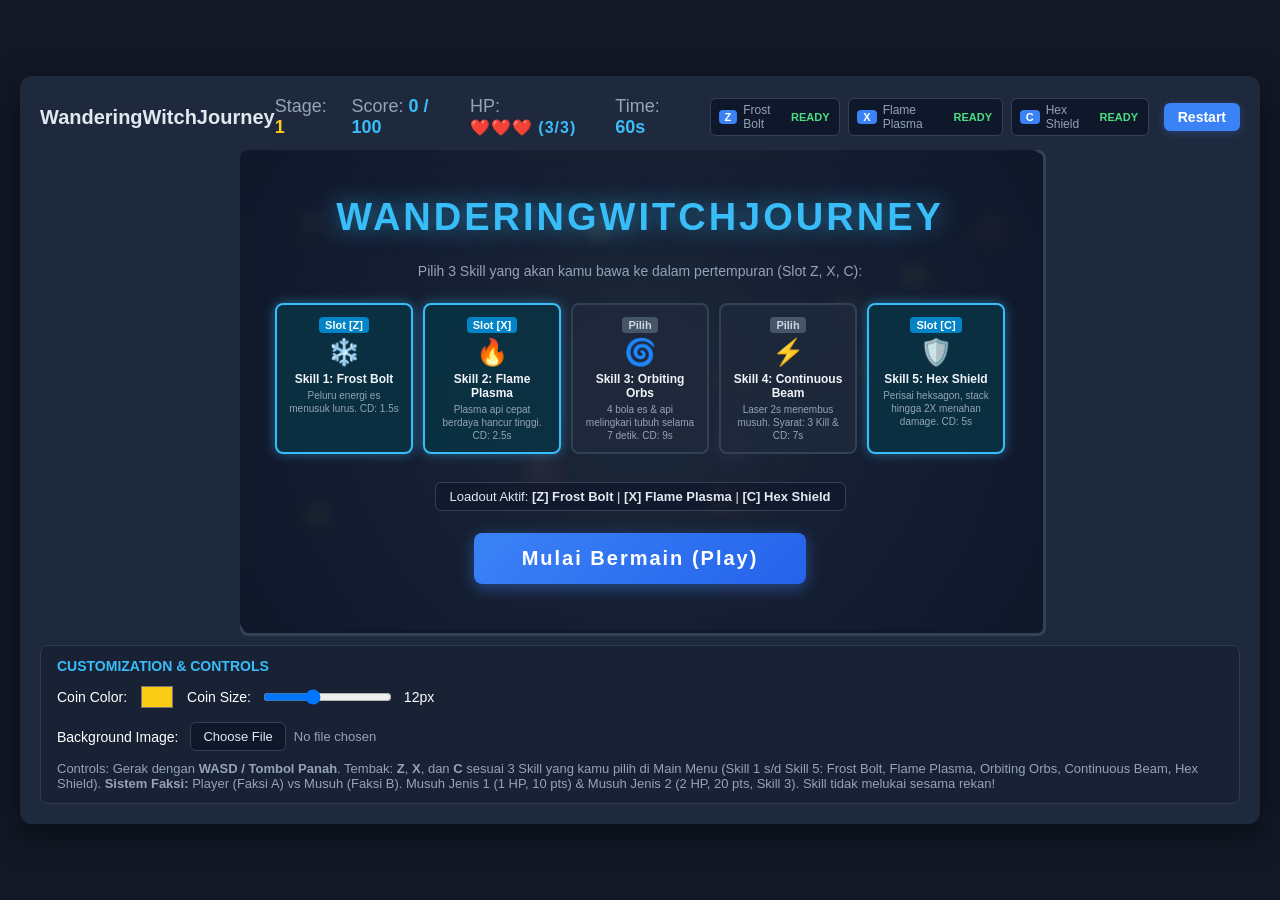
==== index.html @ 6f9b1382 "Initial commit" ====
<!DOCTYPE html>
<html lang="en">
<head>
    <meta charset="UTF-8">
    <meta name="viewport" content="width=device-width, initial-scale=1.0">
    <title>WanderingWitchJourney</title>
    <link rel="stylesheet" href="style.css">
</head>
<body>
    <div class="game-wrapper">
        <!-- Danger Alert Banner -->
        <div id="danger-alert" class="danger-banner">DANGER!</div>

        <!-- Heal Alert Banner -->
        <div id="heal-alert" class="heal-banner">+1 HP!</div>

        <!-- Header with Game Title, Stats, and HUD Restart Button -->
        <header class="game-header">
            <h1>WanderingWitchJourney</h1>
            <div class="stats-panel">
                <div class="stat-item">
                    <span>Stage: </span>
                    <strong id="stage-display" style="color: #facc15;">1</strong>
                </div>
                <div class="stat-item">
                    <span>Score: </span>
                    <strong id="score-display">0 / 100</strong>
                </div>
                <div class="stat-item">
                    <span>HP: </span>
                    <strong id="hp-display" class="hp-display">❤️❤️❤️ (3/3)</strong>
                </div>
                <div class="stat-item">
                    <span>Time: </span>
                    <strong id="timer-display">60s</strong>
                </div>

                <!-- Skill Cooldown Indicators (Dynamic Loadout Slot Z, X, C) -->
                <div class="skills-hud">
                    <div class="skill-badge" id="slot0-badge">
                        <span class="skill-key">Z</span>
                        <span class="skill-name" id="slot0-name">Skill 1</span>
                        <span class="skill-status" id="slot0-status">READY</span>
                    </div>
                    <div class="skill-badge" id="slot1-badge">
                        <span class="skill-key">X</span>
                        <span class="skill-name" id="slot1-name">Skill 2</span>
                        <span class="skill-status" id="slot1-status">READY</span>
                    </div>
                    <div class="skill-badge" id="slot2-badge">
                        <span class="skill-key">C</span>
                        <span class="skill-name" id="slot2-name">Skill 5</span>
                        <span class="skill-status" id="slot2-status">READY</span>
                    </div>
                </div>

                <button id="header-restart-btn" class="header-btn">Restart</button>
            </div>
        </header>

        <!-- Main Game Area -->
        <div class="canvas-container">
            <canvas id="gameCanvas" width="800" height="480"></canvas>

            <!-- Player GIF Image Element -->
            <img id="player-gif" src="player.gif" alt="Player Character">

            <!-- Main Menu Overlay with Skill Loadout Selection -->
            <div id="main-menu-overlay" class="game-overlay">
                <h2>WanderingWitchJourney</h2>
                <p class="menu-desc">Pilih 3 Skill yang akan kamu bawa ke dalam pertempuran (Slot Z, X, C):</p>

                <div class="skill-selection-grid" id="skill-selection-grid">
                    <div class="skill-card selected" data-skill-id="skill1" data-slot="Z">
                        <div class="skill-slot-tag">Slot [Z]</div>
                        <div class="skill-card-icon">❄️</div>
                        <div class="skill-card-title">Skill 1: Frost Bolt</div>
                        <div class="skill-card-desc">Peluru energi es menusuk lurus. CD: 1.5s</div>
                    </div>
                    <div class="skill-card selected" data-skill-id="skill2" data-slot="X">
                        <div class="skill-slot-tag">Slot [X]</div>
                        <div class="skill-card-icon">🔥</div>
                        <div class="skill-card-title">Skill 2: Flame Plasma</div>
                        <div class="skill-card-desc">Plasma api cepat berdaya hancur tinggi. CD: 2.5s</div>
                    </div>
                    <div class="skill-card" data-skill-id="skill3">
                        <div class="skill-slot-tag">Pilih</div>
                        <div class="skill-card-icon">🌀</div>
                        <div class="skill-card-title">Skill 3: Orbiting Orbs</div>
                        <div class="skill-card-desc">4 bola es &amp; api melingkari tubuh selama 7 detik. CD: 9s</div>
                    </div>
                    <div class="skill-card" data-skill-id="skill4">
                        <div class="skill-slot-tag">Pilih</div>
                        <div class="skill-card-icon">⚡</div>
                        <div class="skill-card-title">Skill 4: Continuous Beam</div>
                        <div class="skill-card-desc">Laser 2s menembus musuh. Syarat: 3 Kill &amp; CD: 7s</div>
                    </div>
                    <div class="skill-card selected" data-skill-id="skill5" data-slot="C">
                        <div class="skill-slot-tag">Slot [C]</div>
                        <div class="skill-card-icon">🛡️</div>
                        <div class="skill-card-title">Skill 5: Hex Shield</div>
                        <div class="skill-card-desc">Perisai heksagon, stack hingga 2X menahan damage. CD: 5s</div>
                    </div>
                </div>

                <div class="skill-selection-summary">
                    <span id="loadout-summary-text">Loadout Aktif: <strong>[Z] Skill 1</strong> | <strong>[X] Skill 2</strong> | <strong>[C] Skill 5</strong></span>
                </div>

                <button id="play-btn">Mulai Bermain (Play)</button>
            </div>

            <!-- Stage Clear Overlay -->
            <div id="stage-clear-overlay" class="game-overlay hidden">
                <h2 class="win" id="stage-clear-title">STAGE 1 CLEARED! 🎉</h2>
                <p id="stage-clear-desc" class="overlay-desc">Target 100 poin tercapai!</p>
                <div class="stage-info-box">
                    <p>Stage Berikutnya: <strong id="next-stage-name" style="color: #38bdf8;">Stage 2</strong></p>
                    <p>Target Skor: <strong id="next-stage-target" style="color: #facc15;">120 Poin</strong></p>
                    <p>Komposisi Spawn: <strong id="next-stage-spikes" style="color: #ef4444;">5 Enemy + 7 Koin</strong></p>
                    <p>Bonus Clear: <strong style="color: #4ade80;">+1 HP Restored!</strong></p>
                </div>
                <button id="next-stage-btn" class="header-btn" style="padding: 12px 28px; font-size: 16px;">Lanjut ke Stage Berikutnya (Enter / Space) ➔</button>
            </div>

            <!-- Win/Lose Overlay -->
            <div id="game-status-overlay" class="game-overlay hidden">
                <h2 id="game-status-message">GAME OVER</h2>
                <p id="game-over-desc" class="overlay-desc">Kamu mencapai Stage 1</p>
                <div class="game-over-btn-group">
                    <button id="return-menu-btn" class="overlay-btn secondary-btn">Pilih Ulang Skill</button>
                    <button id="restart-btn" class="overlay-btn primary-btn">Restart Game</button>
                </div>
            </div>
        </div>

        <!-- Customization and Control Panel -->
        <div class="control-panel">
            <h3>Customization &amp; Controls</h3>
            <div class="control-row">
                <label for="coin-color-picker">Coin Color:</label>
                <input type="color" id="coin-color-picker" value="#facc15">

                <label for="coin-size-slider">Coin Size:</label>
                <input type="range" id="coin-size-slider" min="6" max="22" value="12">
                <span id="coin-size-value">12px</span>
            </div>

            <div class="control-row">
                <label for="bg-upload">Background Image:</label>
                <input type="file" id="bg-upload" accept="image/*">
            </div>

            <p class="controls-hint">Controls: Gerak dengan <strong>WASD / Tombol Panah</strong>. Tembak: <strong>Z</strong>, <strong>X</strong>, dan <strong>C</strong> sesuai 3 Skill yang kamu pilih di Main Menu (Skill 1 s/d Skill 5: Frost Bolt, Flame Plasma, Orbiting Orbs, Continuous Beam, Hex Shield). <strong>Sistem Faksi:</strong> Player (Faksi A) vs Musuh (Faksi B). Musuh Jenis 1 (1 HP, 10 pts) &amp; Musuh Jenis 2 (2 HP, 20 pts, Skill 3). Skill tidak melukai sesama rekan!</p>
        </div>
    </div>

    <!-- Sound Effects Audio Elements -->
    <audio id="sfx-skill-cast" src="SkillCasting.mp3" preload="auto"></audio>
    <audio id="sfx-hit" src="Hit.mp3" preload="auto"></audio>
    <audio id="sfx-win" src="win.mp3" preload="auto"></audio>
    <audio id="sfx-lose" src="lose.mp3" preload="auto"></audio>
    <audio id="sfx-heal" src="heal.mp3" preload="auto"></audio>

    <!-- Script Import Order (OOP & Dependency Hierarchy) -->
    <script src="Faction.js"></script>
    <script src="SkillActivationCalculator.js"></script>
    <script src="BaseSkill.js"></script>
    <script src="Skill1.js"></script>
    <script src="Skill2.js"></script>
    <script src="Skill3.js"></script>
    <script src="Skill4.js"></script>
    <script src="Skill5.js"></script>
    <script src="Enemy.js"></script>
    <script src="EnemyType2.js"></script>
    <script src="Spike.js"></script>
    <script src="Coin.js"></script>
    <script src="Potion.js"></script>
    <script src="Player.js"></script>
    <script src="Timer.js"></script>
    <script src="GameManager.js"></script>
</body>
</html>
---- style.css ----
* {
    margin: 0;
    padding: 0;
    box-sizing: border-box;
}

body {
    background-color: #121826;
    color: #ffffff;
    font-family: 'Segoe UI', Tahoma, Geneva, Verdana, sans-serif;
    display: flex;
    justify-content: center;
    align-items: center;
    min-height: 100vh;
    padding: 20px;
}

.game-wrapper {
    position: relative;
    display: flex;
    flex-direction: column;
    align-items: center;
    background-color: #1f293d;
    padding: 20px;
    border-radius: 12px;
    box-shadow: 0 10px 30px rgba(0, 0, 0, 0.5);
}

.game-header {
    width: 100%;
    display: flex;
    justify-content: space-between;
    align-items: center;
    margin-bottom: 12px;
}

.game-header h1 {
    font-size: 20px;
    color: #e2e8f0;
}

.stats-panel {
    display: flex;
    align-items: center;
    gap: 15px;
    font-size: 18px;
}

.stat-item span {
    color: #94a3b8;
}

.stat-item strong {
    color: #38bdf8;
}

/* Header Restart Button */
.header-btn {
    padding: 6px 14px;
    font-size: 14px;
    font-weight: 600;
    color: #ffffff;
    background-color: #3b82f6;
    border: none;
    border-radius: 6px;
    cursor: pointer;
    box-shadow: 0 2px 8px rgba(59, 130, 246, 0.3);
    transition: background-color 0.2s ease, transform 0.1s ease;
}

.header-btn:hover {
    background-color: #2563eb;
    transform: translateY(-1px);
}

.header-btn:active {
    transform: translateY(0);
}

/* HP Display */
.hp-display {
    color: #f43f5e;
    letter-spacing: 1px;
    font-size: 16px;
    display: inline-block;
    transition: transform 0.2s ease;
}

.hp-display.damaged {
    animation: hp-shake 0.35s ease;
}

.hp-display.healed {
    animation: hp-pulse 0.35s ease;
}

@keyframes hp-shake {
    0%, 100% { transform: translateX(0); }
    20% { transform: translateX(-5px); }
    40% { transform: translateX(5px); }
    60% { transform: translateX(-3px); }
    80% { transform: translateX(3px); }
}

@keyframes hp-pulse {
    0%, 100% { transform: scale(1); }
    50% { transform: scale(1.2); color: #34d399; }
}

/* Danger Banner */
.danger-banner {
    position: absolute;
    top: 90px;
    left: 50%;
    transform: translateX(-50%) translateY(-20px);
    background-color: #ef4444;
    color: #ffffff;
    font-size: 24px;
    font-weight: 800;
    letter-spacing: 2px;
    padding: 10px 30px;
    border-radius: 8px;
    box-shadow: 0 4px 15px rgba(239, 68, 68, 0.6);
    opacity: 0;
    pointer-events: none;
    transition: opacity 0.2s ease, transform 0.2s ease;
    z-index: 10;
}

.danger-banner.active {
    opacity: 1;
    transform: translateX(-50%) translateY(0);
}

/* Heal Banner */
.heal-banner {
    position: absolute;
    top: 90px;
    left: 50%;
    transform: translateX(-50%) translateY(-20px);
    background-color: #10b981;
    color: #ffffff;
    font-size: 24px;
    font-weight: 800;
    letter-spacing: 2px;
    padding: 10px 30px;
    border-radius: 8px;
    box-shadow: 0 4px 15px rgba(16, 185, 129, 0.6);
    opacity: 0;
    pointer-events: none;
    transition: opacity 0.2s ease, transform 0.2s ease;
    z-index: 10;
}

.heal-banner.active {
    opacity: 1;
    transform: translateX(-50%) translateY(0);
}

.canvas-container {
    position: relative;
    width: 800px;
    height: 480px;
}

#gameCanvas {
    position: absolute;
    top: 0;
    left: 0;
    background-color: #0f172a;
    border: 3px solid #334155;
    border-radius: 8px;
    display: block;
}

/* Player Character GIF Styling */
#player-gif {
    position: absolute;
    top: 0;
    left: 0;
    pointer-events: none;
    z-index: 5;
    image-rendering: pixelated;
    transition: opacity 0.1s ease;
}

#player-gif.hit-blinking {
    transition: none !important;
    animation: player-flicker 0.14s steps(1) infinite;
}

@keyframes player-flicker {
    0%, 49% {
        opacity: 0.15;
        filter: brightness(1.8) drop-shadow(0 0 8px rgba(239, 68, 68, 0.9));
    }
    50%, 100% {
        opacity: 1;
        filter: none;
    }
}

/* Game Status Overlay */
.game-overlay {
    position: absolute;
    top: 0;
    left: 0;
    width: 100%;
    height: 100%;
    background-color: rgba(15, 23, 42, 0.88);
    display: flex;
    flex-direction: column;
    justify-content: center;
    align-items: center;
    gap: 18px;
    z-index: 20;
    border-radius: 8px;
    backdrop-filter: blur(4px);
}

.game-overlay.hidden {
    display: none;
}

.game-overlay h2 {
    font-size: 40px;
    letter-spacing: 3px;
    text-transform: uppercase;
}

.game-overlay h2.win {
    color: #4ade80;
    text-shadow: 0 0 20px rgba(74, 222, 128, 0.5);
}

.game-overlay h2.lose {
    color: #ef4444;
    text-shadow: 0 0 20px rgba(239, 68, 68, 0.5);
}

.game-over-btn-group {
    display: flex;
    gap: 14px;
    align-items: center;
    justify-content: center;
    flex-wrap: wrap;
    margin-top: 8px;
}

.overlay-btn {
    padding: 12px 24px;
    font-size: 15px;
    font-weight: 700;
    color: #ffffff;
    border: none;
    border-radius: 8px;
    cursor: pointer;
    transition: all 0.2s ease;
    display: inline-flex;
    align-items: center;
    justify-content: center;
}

.overlay-btn.primary-btn {
    background-color: #3b82f6;
    box-shadow: 0 4px 14px rgba(59, 130, 246, 0.4);
}

.overlay-btn.primary-btn:hover {
    background-color: #2563eb;
    transform: translateY(-2px);
}

.overlay-btn.secondary-btn {
    background-color: #0284c7;
    box-shadow: 0 4px 14px rgba(2, 132, 199, 0.4);
}

.overlay-btn.secondary-btn:hover {
    background-color: #0369a1;
    transform: translateY(-2px);
}

.overlay-btn:active {
    transform: translateY(0);
}

#restart-btn {
    padding: 12px 28px;
    font-size: 16px;
    font-weight: 700;
    color: #ffffff;
    background-color: #3b82f6;
    border: none;
    border-radius: 8px;
    cursor: pointer;
    box-shadow: 0 4px 14px rgba(59, 130, 246, 0.4);
    transition: background-color 0.2s ease, transform 0.1s ease;
}

#restart-btn:hover {
    background-color: #2563eb;
    transform: translateY(-2px);
}

#restart-btn:active {
    transform: translateY(0);
}

/* Main Menu Overlay & Play Button Styling */
#main-menu-overlay {
    background: radial-gradient(circle at center, rgba(30, 41, 59, 0.95), rgba(15, 23, 42, 0.98));
    z-index: 25;
}

#main-menu-overlay h2 {
    color: #38bdf8;
    text-shadow: 0 0 25px rgba(56, 189, 248, 0.65);
    font-size: 38px;
    letter-spacing: 3px;
    margin-bottom: 6px;
}

#play-btn {
    padding: 14px 48px;
    font-size: 20px;
    font-weight: 700;
    letter-spacing: 2px;
    color: #ffffff;
    background: linear-gradient(135deg, #3b82f6, #2563eb);
    border: none;
    border-radius: 8px;
    cursor: pointer;
    box-shadow: 0 4px 16px rgba(59, 130, 246, 0.45);
    transition: transform 0.15s ease, box-shadow 0.15s ease, background 0.2s ease;
}

#play-btn:hover {
    transform: translateY(-2px) scale(1.03);
    box-shadow: 0 6px 22px rgba(59, 130, 246, 0.65);
    background: linear-gradient(135deg, #60a5fa, #3b82f6);
}

#play-btn:active {
    transform: translateY(0) scale(0.98);
}

/* Customization Panel */
.control-panel {
    width: 100%;
    margin-top: 15px;
    padding: 12px 16px;
    background-color: #182234;
    border-radius: 8px;
    border: 1px solid #2d3b55;
}

.control-panel h3 {
    font-size: 14px;
    margin-bottom: 8px;
    color: #38bdf8;
    text-transform: uppercase;
}

.control-row {
    display: flex;
    align-items: center;
    flex-wrap: wrap;
    gap: 12px;
    font-size: 14px;
    margin-bottom: 10px;
}

.control-row input[type="color"] {
    border: none;
    width: 36px;
    height: 30px;
    cursor: pointer;
    border-radius: 4px;
    background: transparent;
}

.control-row input[type="range"] {
    cursor: pointer;
}

.control-row input[type="file"] {
    color: #94a3b8;
    font-size: 13px;
}

.control-row input[type="file"]::file-selector-button {
    padding: 6px 12px;
    border-radius: 6px;
    border: 1px solid #334155;
    background-color: #0f172a;
    color: #e2e8f0;
    cursor: pointer;
    margin-right: 8px;
    transition: background-color 0.2s ease;
}

.control-row input[type="file"]::file-selector-button:hover {
    background-color: #334155;
}

.controls-hint {
    font-size: 13px;
    color: #94a3b8;
}

/* Skills Cooldown HUD */
.skills-hud {
    display: flex;
    align-items: center;
    gap: 8px;
    margin-left: 6px;
}

.skill-badge {
    display: flex;
    align-items: center;
    gap: 6px;
    background: #0f172a;
    border: 1px solid #334155;
    padding: 4px 8px;
    border-radius: 6px;
    font-size: 13px;
    transition: all 0.2s ease;
}

.skill-key {
    background-color: #3b82f6;
    color: #ffffff;
    font-weight: 700;
    padding: 1px 6px;
    border-radius: 4px;
    font-size: 11px;
}

.skill-name {
    color: #94a3b8;
    font-size: 12px;
}

.skill-status {
    color: #4ade80;
    font-weight: 700;
    font-size: 11px;
    min-width: 42px;
    text-align: center;
}

.skill-badge.cooldown {
    border-color: #475569;
    opacity: 0.75;
}

.skill-badge.cooldown .skill-key {
    background-color: #64748b;
}

.skill-badge.cooldown .skill-status {
    color: #f59e0b;
}

/* Projectile GIF Styling */
.projectile-gif {
    position: absolute;
    top: 0;
    left: 0;
    pointer-events: none;
    z-index: 6;
    image-rendering: pixelated;
}

/* Enemy Sprite Styling (.png & .gif) */
.enemy-sprite {
    position: absolute;
    top: 0;
    left: 0;
    pointer-events: none;
    z-index: 4;
    image-rendering: pixelated;
}

.overlay-desc {
    color: #94a3b8;
    font-size: 16px;
    margin-bottom: 5px;
}

.stage-info-box {
    background: rgba(15, 23, 42, 0.75);
    border: 1px solid #334155;
    padding: 14px 24px;
    border-radius: 8px;
    font-size: 15px;
    line-height: 1.8;
    text-align: left;
    margin-bottom: 8px;
}

/* Musuh Jenis 2 (Ungu / Elite Enemy dengan Skill 3) */
.enemy-sprite.enemy-type2 {
    filter: hue-rotate(95deg) brightness(1.1) drop-shadow(0 0 8px rgba(168, 85, 247, 0.85));
}

/* Skill 3 Orbiting Projectiles */
.skill3-orb {
    z-index: 5;
    pointer-events: none;
    transition: transform 0.05s linear;
}

.skill3-orb-type1 {
    filter: drop-shadow(0 0 6px rgba(56, 189, 248, 0.9));
}

.skill3-orb-type2 {
    filter: drop-shadow(0 0 6px rgba(249, 115, 22, 0.9));
}


/* Skill Badge Active State (Saat Skill 4 Beam Aktif Menembak) */
.skill-badge.active {
    border-color: #06b6d4;
    box-shadow: 0 0 10px rgba(6, 182, 212, 0.65);
    background: rgba(8, 51, 68, 0.5);
    animation: beam-pulse 0.4s infinite alternate;
}

.skill-badge.active .skill-key {
    background-color: #06b6d4;
}

.skill-badge.active .skill-status {
    color: #38bdf8;
    font-weight: 800;
}

@keyframes beam-pulse {
    from { transform: scale(1); }
    to { transform: scale(1.04); }
}


/* Skill 4 Continuous Beam DOM Overlay Styling (Dual-Layer Visual) */
.skill4-beam-fx {
    position: absolute;
    top: 0;
    left: 0;
    pointer-events: none;
    z-index: 7;
    overflow: visible;
}

.skill4-beam-fx .beam-outer-aura {
    position: absolute;
    top: -14px;
    left: 0;
    width: 100%;
    height: calc(100% + 28px);
    background: linear-gradient(180deg, rgba(6, 182, 212, 0) 0%, rgba(56, 189, 248, 0.45) 50%, rgba(6, 182, 212, 0) 100%);
    filter: blur(8px);
    animation: beam-flicker 0.08s infinite alternate;
}

.skill4-beam-fx .beam-core-glow {
    position: absolute;
    top: 3px;
    left: 0;
    width: 100%;
    height: calc(100% - 6px);
    background: linear-gradient(180deg, rgba(14, 165, 233, 0.75) 0%, rgba(186, 230, 253, 0.95) 50%, rgba(14, 165, 233, 0.75) 100%);
    box-shadow: 0 0 16px #00f0ff, 0 0 32px rgba(2, 132, 199, 0.85);
    border-radius: 4px;
}

.skill4-beam-fx .beam-white-laser {
    position: absolute;
    top: 50%;
    left: 0;
    transform: translateY(-50%);
    width: 100%;
    height: 8px;
    background: #ffffff;
    box-shadow: 0 0 10px #ffffff, 0 0 18px #38bdf8;
    border-radius: 4px;
}

.skill4-beam-fx .beam-muzzle-flash {
    position: absolute;
    top: 50%;
    transform: translateY(-50%) translateX(-50%);
    width: 52px;
    height: 52px;
    background: radial-gradient(circle, #ffffff 15%, #38bdf8 55%, transparent 75%);
    border-radius: 50%;
    box-shadow: 0 0 24px #38bdf8;
    animation: muzzle-spin 0.2s linear infinite;
}

@keyframes beam-flicker {
    0% { opacity: 0.85; transform: scaleY(0.96); }
    100% { opacity: 1; transform: scaleY(1.04); }
}

@keyframes muzzle-spin {
    from { transform: translateY(-50%) translateX(-50%) rotate(0deg); }
    to { transform: translateY(-50%) translateX(-50%) rotate(360deg); }
}


/* Skill Badge Locked / Charge Progress (Butuh Kill Musuh) */
.skill-badge.locked {
    border-color: #d97706;
    background: rgba(69, 26, 3, 0.45);
    opacity: 0.9;
}

.skill-badge.locked .skill-key {
    background-color: #b45309;
}

.skill-badge.locked .skill-status {
    color: #f59e0b;
    font-weight: 700;
}

/* Skill Badge Ready with Full Kill Charge */
.skill-badge.ready-charge {
    border-color: #06b6d4;
    box-shadow: 0 0 12px rgba(6, 182, 212, 0.75);
    background: rgba(8, 51, 68, 0.6);
    animation: ready-glow 0.8s infinite alternate;
}

.skill-badge.ready-charge .skill-key {
    background-color: #0891b2;
}

.skill-badge.ready-charge .skill-status {
    color: #22d3ee;
    font-weight: 800;
}

@keyframes ready-glow {
    from { box-shadow: 0 0 6px rgba(6, 182, 212, 0.5); }
    to { box-shadow: 0 0 14px rgba(34, 211, 238, 0.9); }
}


/* Main Menu Skill Selection Loadout UI */
.menu-desc {
    color: #94a3b8;
    font-size: 14px;
    margin-bottom: 2px;
}

.skill-selection-grid {
    display: flex;
    gap: 10px;
    justify-content: center;
    flex-wrap: wrap;
    max-width: 760px;
    margin: 4px 0 10px 0;
}

.skill-card {
    position: relative;
    background: rgba(30, 41, 59, 0.9);
    border: 2px solid #334155;
    border-radius: 8px;
    padding: 10px 12px;
    width: 138px;
    cursor: pointer;
    text-align: center;
    transition: all 0.2s ease;
    user-select: none;
}

.skill-card:hover {
    transform: translateY(-2px);
    border-color: #64748b;
    background: rgba(51, 65, 85, 0.95);
}

.skill-card.selected {
    border-color: #38bdf8;
    background: rgba(8, 51, 68, 0.85);
    box-shadow: 0 0 12px rgba(56, 189, 248, 0.45);
}

.skill-slot-tag {
    display: inline-block;
    font-size: 11px;
    font-weight: 700;
    padding: 2px 6px;
    border-radius: 4px;
    background-color: #475569;
    color: #cbd5e1;
    margin-bottom: 4px;
}

.skill-card.selected .skill-slot-tag {
    background-color: #0284c7;
    color: #ffffff;
}

.skill-card-icon {
    font-size: 26px;
    margin-bottom: 4px;
}

.skill-card-title {
    font-size: 12px;
    font-weight: 700;
    color: #f1f5f9;
    margin-bottom: 3px;
}

.skill-card-desc {
    font-size: 10px;
    color: #94a3b8;
    line-height: 1.3;
}

.skill-selection-summary {
    background: rgba(15, 23, 42, 0.7);
    border: 1px solid #334155;
    border-radius: 6px;
    padding: 6px 14px;
    font-size: 13px;
    color: #e2e8f0;
    margin-bottom: 4px;
}
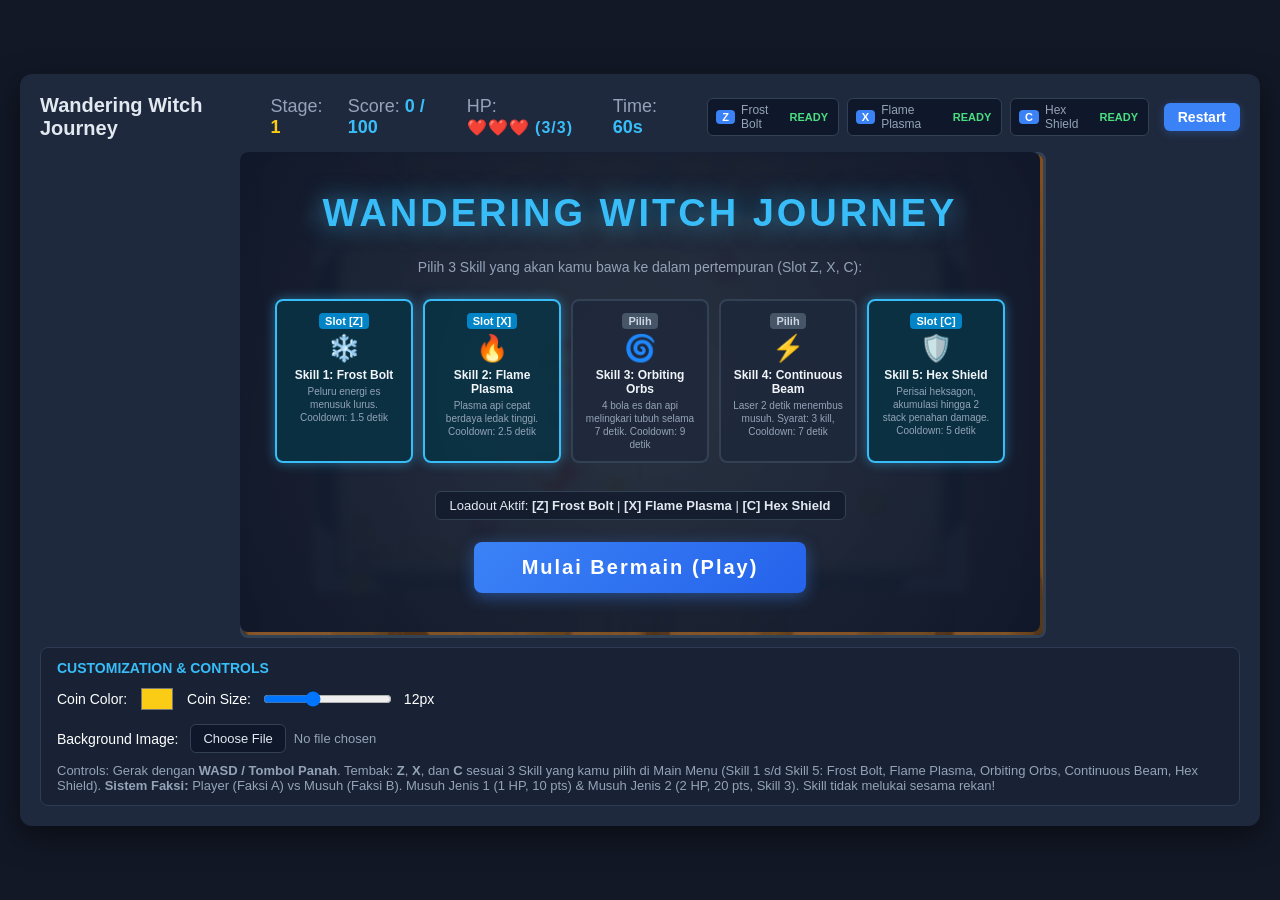
==== commit a1959787: "refactor(security): harden input validation, CSP, DOM creation, audio lifecycle, and polish sentence" ====
--- a/index.html
+++ b/index.html
@@ -1,9 +1,12 @@
 <!DOCTYPE html>
-<html lang="en">
+<html lang="id">
 <head>
     <meta charset="UTF-8">
     <meta name="viewport" content="width=device-width, initial-scale=1.0">
-    <title>WanderingWitchJourney</title>
+    <meta http-equiv="Content-Security-Policy" content="default-src 'self'; script-src 'self'; style-src 'self' 'unsafe-inline'; img-src 'self' data: blob:; media-src 'self'; connect-src 'self';">
+    <meta http-equiv="X-Content-Type-Options" content="nosniff">
+    <meta name="referrer" content="no-referrer">
+    <title>Wandering Witch Journey</title>
     <link rel="stylesheet" href="style.css">
 </head>
 <body>
@@ -16,7 +19,7 @@
 
         <!-- Header with Game Title, Stats, and HUD Restart Button -->
         <header class="game-header">
-            <h1>WanderingWitchJourney</h1>
+            <h1>Wandering Witch Journey</h1>
             <div class="stats-panel">
                 <div class="stat-item">
                     <span>Stage: </span>
@@ -67,7 +70,7 @@
 
             <!-- Main Menu Overlay with Skill Loadout Selection -->
             <div id="main-menu-overlay" class="game-overlay">
-                <h2>WanderingWitchJourney</h2>
+                <h2>Wandering Witch Journey</h2>
                 <p class="menu-desc">Pilih 3 Skill yang akan kamu bawa ke dalam pertempuran (Slot Z, X, C):</p>
 
                 <div class="skill-selection-grid" id="skill-selection-grid">
@@ -75,31 +78,31 @@
                         <div class="skill-slot-tag">Slot [Z]</div>
                         <div class="skill-card-icon">❄️</div>
                         <div class="skill-card-title">Skill 1: Frost Bolt</div>
-                        <div class="skill-card-desc">Peluru energi es menusuk lurus. CD: 1.5s</div>
+                        <div class="skill-card-desc">Peluru energi es menusuk lurus. Cooldown: 1.5 detik</div>
                     </div>
                     <div class="skill-card selected" data-skill-id="skill2" data-slot="X">
                         <div class="skill-slot-tag">Slot [X]</div>
                         <div class="skill-card-icon">🔥</div>
                         <div class="skill-card-title">Skill 2: Flame Plasma</div>
-                        <div class="skill-card-desc">Plasma api cepat berdaya hancur tinggi. CD: 2.5s</div>
+                        <div class="skill-card-desc">Plasma api cepat berdaya ledak tinggi. Cooldown: 2.5 detik</div>
                     </div>
                     <div class="skill-card" data-skill-id="skill3">
                         <div class="skill-slot-tag">Pilih</div>
                         <div class="skill-card-icon">🌀</div>
                         <div class="skill-card-title">Skill 3: Orbiting Orbs</div>
-                        <div class="skill-card-desc">4 bola es &amp; api melingkari tubuh selama 7 detik. CD: 9s</div>
+                        <div class="skill-card-desc">4 bola es dan api melingkari tubuh selama 7 detik. Cooldown: 9 detik</div>
                     </div>
                     <div class="skill-card" data-skill-id="skill4">
                         <div class="skill-slot-tag">Pilih</div>
                         <div class="skill-card-icon">⚡</div>
                         <div class="skill-card-title">Skill 4: Continuous Beam</div>
-                        <div class="skill-card-desc">Laser 2s menembus musuh. Syarat: 3 Kill &amp; CD: 7s</div>
+                        <div class="skill-card-desc">Laser 2 detik menembus musuh. Syarat: 3 kill, Cooldown: 7 detik</div>
                     </div>
                     <div class="skill-card selected" data-skill-id="skill5" data-slot="C">
                         <div class="skill-slot-tag">Slot [C]</div>
                         <div class="skill-card-icon">🛡️</div>
                         <div class="skill-card-title">Skill 5: Hex Shield</div>
-                        <div class="skill-card-desc">Perisai heksagon, stack hingga 2X menahan damage. CD: 5s</div>
+                        <div class="skill-card-desc">Perisai heksagon, akumulasi hingga 2 stack penahan damage. Cooldown: 5 detik</div>
                     </div>
                 </div>
 
@@ -112,7 +115,7 @@
 
             <!-- Stage Clear Overlay -->
             <div id="stage-clear-overlay" class="game-overlay hidden">
-                <h2 class="win" id="stage-clear-title">STAGE 1 CLEARED! 🎉</h2>
+                <h2 class="win" id="stage-clear-title">Stage 1 Cleared!</h2>
                 <p id="stage-clear-desc" class="overlay-desc">Target 100 poin tercapai!</p>
                 <div class="stage-info-box">
                     <p>Stage Berikutnya: <strong id="next-stage-name" style="color: #38bdf8;">Stage 2</strong></p>
@@ -125,7 +128,7 @@
 
             <!-- Win/Lose Overlay -->
             <div id="game-status-overlay" class="game-overlay hidden">
-                <h2 id="game-status-message">GAME OVER</h2>
+                <h2 id="game-status-message">Game Over</h2>
                 <p id="game-over-desc" class="overlay-desc">Kamu mencapai Stage 1</p>
                 <div class="game-over-btn-group">
                     <button id="return-menu-btn" class="overlay-btn secondary-btn">Pilih Ulang Skill</button>
@@ -148,7 +151,7 @@
 
             <div class="control-row">
                 <label for="bg-upload">Background Image:</label>
-                <input type="file" id="bg-upload" accept="image/*">
+                <input type="file" id="bg-upload" accept="image/png,image/jpeg,image/webp,image/gif">
             </div>
 
             <p class="controls-hint">Controls: Gerak dengan <strong>WASD / Tombol Panah</strong>. Tembak: <strong>Z</strong>, <strong>X</strong>, dan <strong>C</strong> sesuai 3 Skill yang kamu pilih di Main Menu (Skill 1 s/d Skill 5: Frost Bolt, Flame Plasma, Orbiting Orbs, Continuous Beam, Hex Shield). <strong>Sistem Faksi:</strong> Player (Faksi A) vs Musuh (Faksi B). Musuh Jenis 1 (1 HP, 10 pts) &amp; Musuh Jenis 2 (2 HP, 20 pts, Skill 3). Skill tidak melukai sesama rekan!</p>
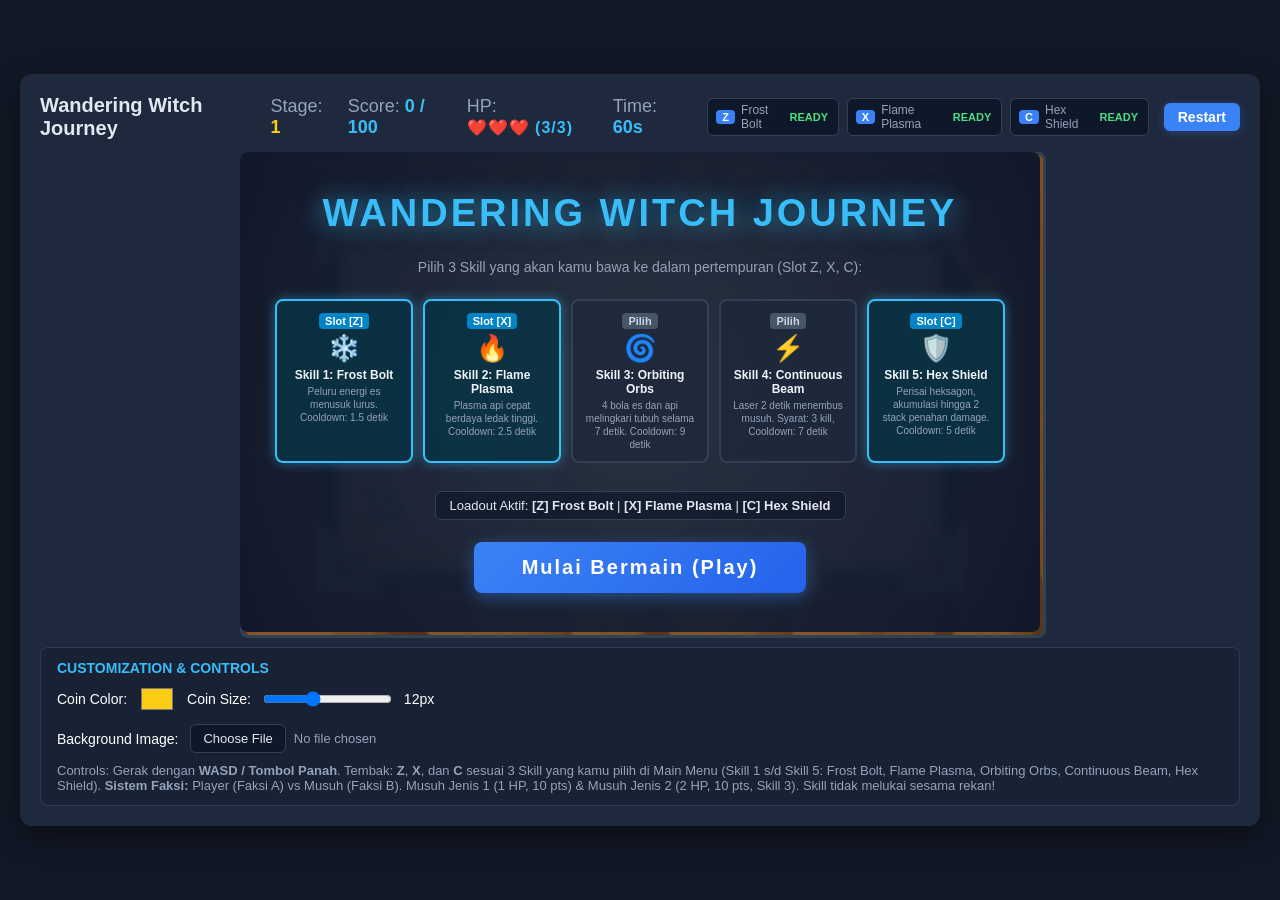
==== commit 9968c514: "fix(score): adjust EnemyType 2 score value to 10 points matching other enemies" ====
--- a/index.html
+++ b/index.html
@@ -154,7 +154,7 @@
                 <input type="file" id="bg-upload" accept="image/png,image/jpeg,image/webp,image/gif">
             </div>
 
-            <p class="controls-hint">Controls: Gerak dengan <strong>WASD / Tombol Panah</strong>. Tembak: <strong>Z</strong>, <strong>X</strong>, dan <strong>C</strong> sesuai 3 Skill yang kamu pilih di Main Menu (Skill 1 s/d Skill 5: Frost Bolt, Flame Plasma, Orbiting Orbs, Continuous Beam, Hex Shield). <strong>Sistem Faksi:</strong> Player (Faksi A) vs Musuh (Faksi B). Musuh Jenis 1 (1 HP, 10 pts) &amp; Musuh Jenis 2 (2 HP, 20 pts, Skill 3). Skill tidak melukai sesama rekan!</p>
+            <p class="controls-hint">Controls: Gerak dengan <strong>WASD / Tombol Panah</strong>. Tembak: <strong>Z</strong>, <strong>X</strong>, dan <strong>C</strong> sesuai 3 Skill yang kamu pilih di Main Menu (Skill 1 s/d Skill 5: Frost Bolt, Flame Plasma, Orbiting Orbs, Continuous Beam, Hex Shield). <strong>Sistem Faksi:</strong> Player (Faksi A) vs Musuh (Faksi B). Musuh Jenis 1 (1 HP, 10 pts) &amp; Musuh Jenis 2 (2 HP, 10 pts, Skill 3). Skill tidak melukai sesama rekan!</p>
         </div>
     </div>
 
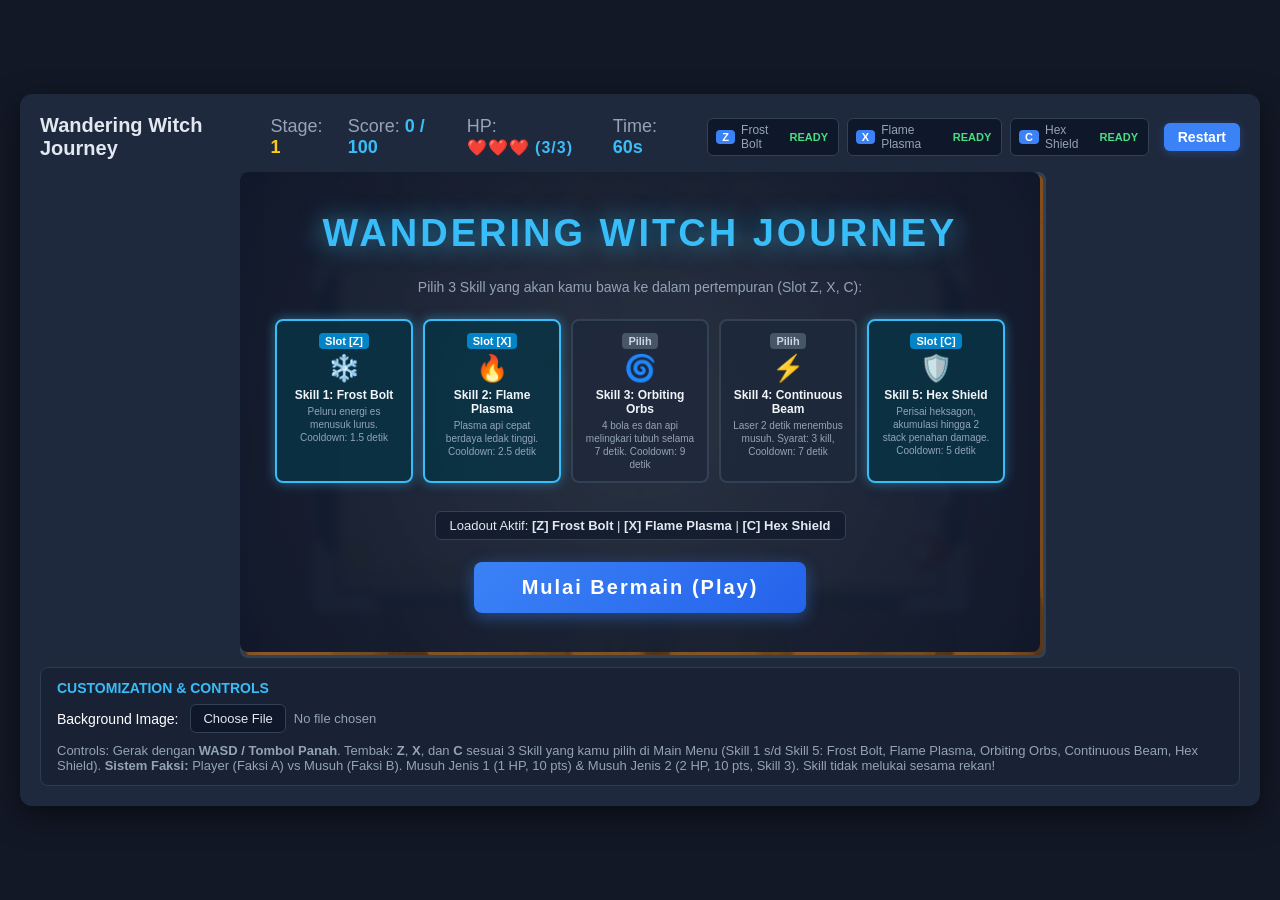
==== commit 6490d26f: "refactor(ui): remove coin color picker and coin size slider from control panel and GameManager" ====
--- a/index.html
+++ b/index.html
@@ -141,15 +141,6 @@
         <div class="control-panel">
             <h3>Customization &amp; Controls</h3>
             <div class="control-row">
-                <label for="coin-color-picker">Coin Color:</label>
-                <input type="color" id="coin-color-picker" value="#facc15">
-
-                <label for="coin-size-slider">Coin Size:</label>
-                <input type="range" id="coin-size-slider" min="6" max="22" value="12">
-                <span id="coin-size-value">12px</span>
-            </div>
-
-            <div class="control-row">
                 <label for="bg-upload">Background Image:</label>
                 <input type="file" id="bg-upload" accept="image/png,image/jpeg,image/webp,image/gif">
             </div>
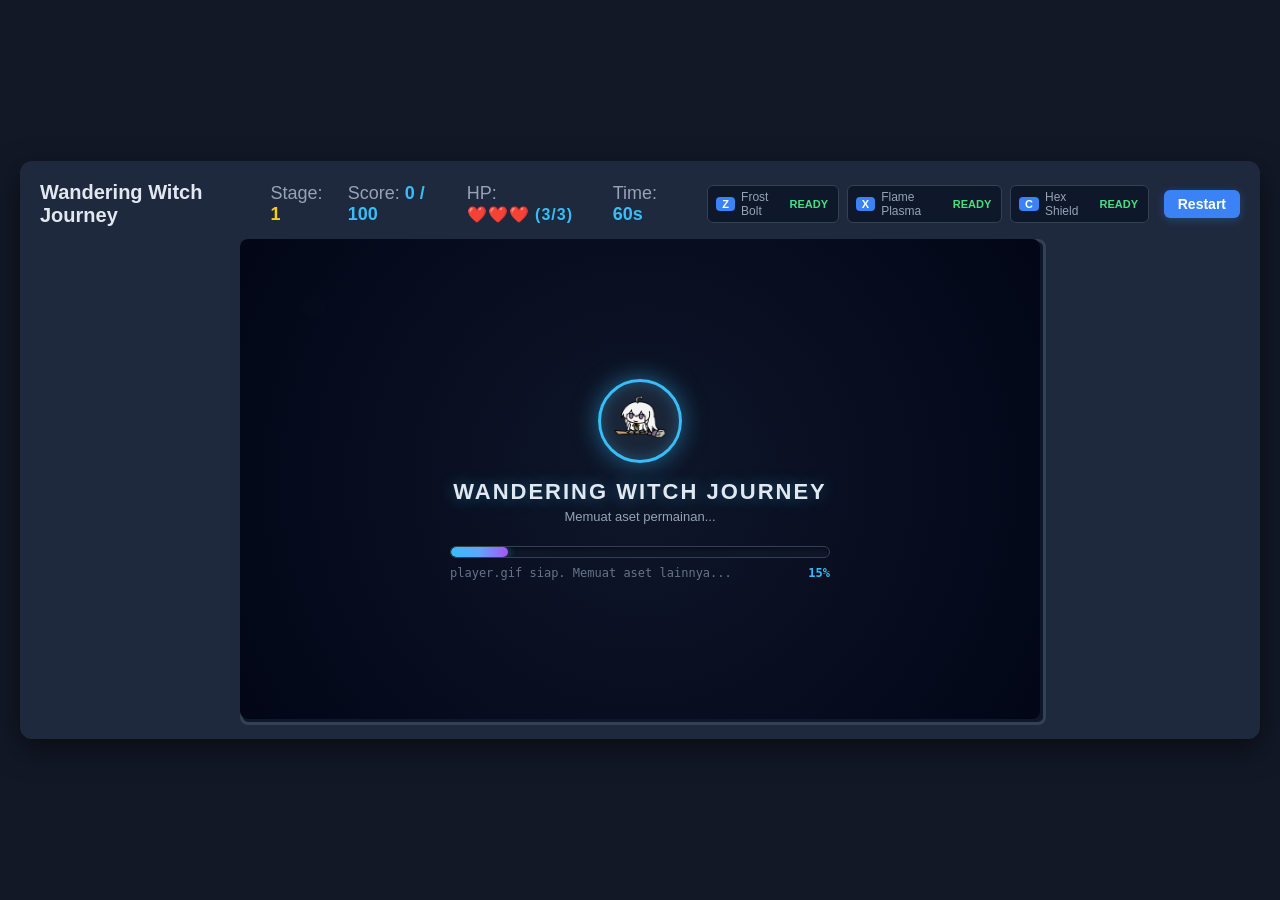
==== commit b246ea41: "Implement SoulBlue entity with fleeing AI, loading panel with player.gif handler, and clean customiz" ====
--- a/index.html
+++ b/index.html
@@ -68,8 +68,26 @@
             <!-- Player GIF Image Element -->
             <img id="player-gif" src="player.gif" alt="Player Character">
 
+            <!-- Loading Panel Overlay (Memastikan Semua Aset Termuat Sempurna) -->
+            <div id="loading-overlay" class="game-overlay">
+                <div class="loading-content">
+                    <div class="loading-spinner-circle">
+                        <img id="loading-spinner-gif" src="player.gif" alt="Loading...">
+                    </div>
+                    <h2 class="loading-title">Wandering Witch Journey</h2>
+                    <p class="loading-subtitle">Memuat aset permainan...</p>
+                    <div class="loading-bar-wrapper">
+                        <div id="loading-bar-fill" class="loading-bar-fill"></div>
+                    </div>
+                    <div class="loading-status-row">
+                        <span id="loading-status-text">Menginisialisasi...</span>
+                        <span id="loading-percentage">0%</span>
+                    </div>
+                </div>
+            </div>
+
             <!-- Main Menu Overlay with Skill Loadout Selection -->
-            <div id="main-menu-overlay" class="game-overlay">
+            <div id="main-menu-overlay" class="game-overlay hidden">
                 <h2>Wandering Witch Journey</h2>
                 <p class="menu-desc">Pilih 3 Skill yang akan kamu bawa ke dalam pertempuran (Slot Z, X, C):</p>
 
@@ -120,7 +138,7 @@
                 <div class="stage-info-box">
                     <p>Stage Berikutnya: <strong id="next-stage-name" style="color: #38bdf8;">Stage 2</strong></p>
                     <p>Target Skor: <strong id="next-stage-target" style="color: #facc15;">120 Poin</strong></p>
-                    <p>Komposisi Spawn: <strong id="next-stage-spikes" style="color: #ef4444;">5 Enemy + 7 Koin</strong></p>
+                    <p>Komposisi Spawn: <strong id="next-stage-spikes" style="color: #ef4444;">5 Enemy + 7 Soul</strong></p>
                     <p>Bonus Clear: <strong style="color: #4ade80;">+1 HP Restored!</strong></p>
                 </div>
                 <button id="next-stage-btn" class="header-btn" style="padding: 12px 28px; font-size: 16px;">Lanjut ke Stage Berikutnya (Enter / Space) ➔</button>
@@ -135,17 +153,6 @@
                     <button id="restart-btn" class="overlay-btn primary-btn">Restart Game</button>
                 </div>
             </div>
-        </div>
-
-        <!-- Customization and Control Panel -->
-        <div class="control-panel">
-            <h3>Customization &amp; Controls</h3>
-            <div class="control-row">
-                <label for="bg-upload">Background Image:</label>
-                <input type="file" id="bg-upload" accept="image/png,image/jpeg,image/webp,image/gif">
-            </div>
-
-            <p class="controls-hint">Controls: Gerak dengan <strong>WASD / Tombol Panah</strong>. Tembak: <strong>Z</strong>, <strong>X</strong>, dan <strong>C</strong> sesuai 3 Skill yang kamu pilih di Main Menu (Skill 1 s/d Skill 5: Frost Bolt, Flame Plasma, Orbiting Orbs, Continuous Beam, Hex Shield). <strong>Sistem Faksi:</strong> Player (Faksi A) vs Musuh (Faksi B). Musuh Jenis 1 (1 HP, 10 pts) &amp; Musuh Jenis 2 (2 HP, 10 pts, Skill 3). Skill tidak melukai sesama rekan!</p>
         </div>
     </div>
 
@@ -168,6 +175,7 @@
     <script src="Enemy.js"></script>
     <script src="EnemyType2.js"></script>
     <script src="Spike.js"></script>
+    <script src="Soul.js"></script>
     <script src="Coin.js"></script>
     <script src="Potion.js"></script>
     <script src="Player.js"></script>
--- a/style.css
+++ b/style.css
@@ -345,68 +345,126 @@
     transform: translateY(0) scale(0.98);
 }
 
-/* Customization Panel */
-.control-panel {
+/* Loading Overlay Styling (Preloader) */
+#loading-overlay {
+    position: absolute;
+    top: 0;
+    left: 0;
     width: 100%;
-    margin-top: 15px;
-    padding: 12px 16px;
-    background-color: #182234;
-    border-radius: 8px;
-    border: 1px solid #2d3b55;
-}
-
-.control-panel h3 {
-    font-size: 14px;
-    margin-bottom: 8px;
-    color: #38bdf8;
+    height: 100%;
+    background: radial-gradient(circle at center, rgba(15, 23, 42, 0.98), rgba(2, 6, 23, 1));
+    z-index: 35;
+    display: flex;
+    flex-direction: column;
+    justify-content: center;
+    align-items: center;
+    border-radius: 8px;
+    transition: opacity 0.4s ease, visibility 0.4s ease;
+}
+
+#loading-overlay.fade-out {
+    opacity: 0;
+    pointer-events: none;
+}
+
+.loading-content {
+    display: flex;
+    flex-direction: column;
+    align-items: center;
+    text-align: center;
+    width: 380px;
+    max-width: 90%;
+}
+
+.loading-spinner-circle {
+    width: 84px;
+    height: 84px;
+    border-radius: 50%;
+    border: 3px solid #38bdf8;
+    box-shadow: 0 0 25px rgba(56, 189, 248, 0.5), inset 0 0 15px rgba(56, 189, 248, 0.3);
+    overflow: hidden;
+    display: flex;
+    align-items: center;
+    justify-content: center;
+    background: rgba(30, 41, 59, 0.85);
+    margin-bottom: 16px;
+    animation: loading-pulse 1.8s infinite ease-in-out;
+}
+
+.loading-spinner-circle img {
+    width: 54px;
+    height: 54px;
+    object-fit: contain;
+}
+
+@keyframes loading-pulse {
+    0%, 100% {
+        transform: scale(1);
+        box-shadow: 0 0 20px rgba(56, 189, 248, 0.4);
+        border-color: #38bdf8;
+    }
+    50% {
+        transform: scale(1.08);
+        box-shadow: 0 0 35px rgba(129, 140, 248, 0.7);
+        border-color: #818cf8;
+    }
+}
+
+.loading-title {
+    font-size: 22px !important;
+    color: #e2e8f0;
+    margin-bottom: 4px !important;
+    letter-spacing: 2px !important;
     text-transform: uppercase;
-}
-
-.control-row {
-    display: flex;
-    align-items: center;
-    flex-wrap: wrap;
-    gap: 12px;
-    font-size: 14px;
-    margin-bottom: 10px;
-}
-
-.control-row input[type="color"] {
-    border: none;
-    width: 36px;
-    height: 30px;
-    cursor: pointer;
-    border-radius: 4px;
-    background: transparent;
-}
-
-.control-row input[type="range"] {
-    cursor: pointer;
-}
-
-.control-row input[type="file"] {
-    color: #94a3b8;
-    font-size: 13px;
-}
-
-.control-row input[type="file"]::file-selector-button {
-    padding: 6px 12px;
-    border-radius: 6px;
-    border: 1px solid #334155;
-    background-color: #0f172a;
-    color: #e2e8f0;
-    cursor: pointer;
-    margin-right: 8px;
-    transition: background-color 0.2s ease;
-}
-
-.control-row input[type="file"]::file-selector-button:hover {
-    background-color: #334155;
-}
-
-.controls-hint {
+    text-shadow: 0 0 15px rgba(56, 189, 248, 0.4);
+}
+
+.loading-subtitle {
     font-size: 13px;
     color: #94a3b8;
+    margin-bottom: 22px;
+}
+
+.loading-bar-wrapper {
+    width: 100%;
+    height: 12px;
+    background: #0f172a;
+    border: 1px solid #334155;
+    border-radius: 8px;
+    overflow: hidden;
+    box-shadow: inset 0 2px 4px rgba(0, 0, 0, 0.5);
+    margin-bottom: 8px;
+}
+
+.loading-bar-fill {
+    width: 0%;
+    height: 100%;
+    background: linear-gradient(90deg, #38bdf8, #60a5fa, #a855f7);
+    border-radius: 8px;
+    transition: width 0.25s ease;
+    box-shadow: 0 0 10px rgba(56, 189, 248, 0.6);
+}
+
+.loading-status-row {
+    width: 100%;
+    display: flex;
+    justify-content: space-between;
+    font-size: 12px;
+    color: #64748b;
+    font-family: monospace;
+}
+
+#loading-percentage {
+    color: #38bdf8;
+    font-weight: 700;
+}
+
+/* Soul Blue Sprite */
+.soul-sprite {
+    position: absolute;
+    pointer-events: none;
+    z-index: 4;
+    transition: transform 0.05s linear;
 }
 
 /* Skills Cooldown HUD */
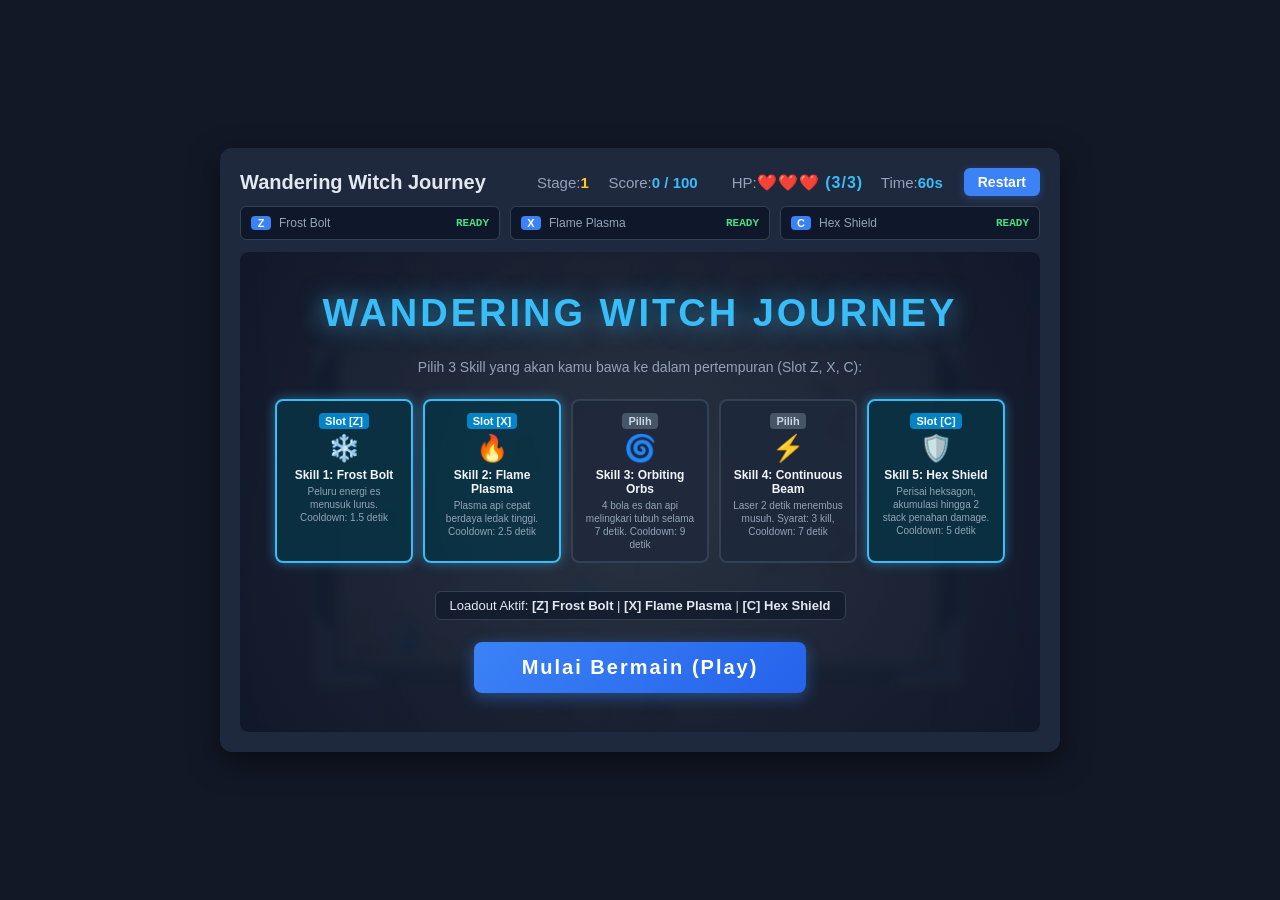
==== commit f0b6ebb5: "fix(ui): fixed-size header and skill HUD grid to stop layout shifting" ====
--- a/index.html
+++ b/index.html
@@ -17,47 +17,48 @@
         <!-- Heal Alert Banner -->
         <div id="heal-alert" class="heal-banner">+1 HP!</div>
 
-        <!-- Header with Game Title, Stats, and HUD Restart Button -->
+        <!-- Header with Game Title, Stats, HUD Restart Button, and Skills Bar -->
         <header class="game-header">
-            <h1>Wandering Witch Journey</h1>
-            <div class="stats-panel">
-                <div class="stat-item">
-                    <span>Stage: </span>
-                    <strong id="stage-display" style="color: #facc15;">1</strong>
+            <div class="header-main-row">
+                <h1>Wandering Witch Journey</h1>
+                <div class="stats-panel">
+                    <div class="stat-item">
+                        <span>Stage: </span>
+                        <strong id="stage-display" style="color: #facc15;">1</strong>
+                    </div>
+                    <div class="stat-item">
+                        <span>Score: </span>
+                        <strong id="score-display">0 / 100</strong>
+                    </div>
+                    <div class="stat-item">
+                        <span>HP: </span>
+                        <strong id="hp-display" class="hp-display">❤️❤️❤️ (3/3)</strong>
+                    </div>
+                    <div class="stat-item">
+                        <span>Time: </span>
+                        <strong id="timer-display">60s</strong>
+                    </div>
+                    <button id="header-restart-btn" class="header-btn">Restart</button>
                 </div>
-                <div class="stat-item">
-                    <span>Score: </span>
-                    <strong id="score-display">0 / 100</strong>
+            </div>
+
+            <!-- Skill Cooldown Indicators (Dynamic Loadout Slot Z, X, C) -->
+            <div class="skills-hud">
+                <div class="skill-badge" id="slot0-badge">
+                    <span class="skill-key">Z</span>
+                    <span class="skill-name" id="slot0-name">Skill 1</span>
+                    <span class="skill-status" id="slot0-status">READY</span>
                 </div>
-                <div class="stat-item">
-                    <span>HP: </span>
-                    <strong id="hp-display" class="hp-display">❤️❤️❤️ (3/3)</strong>
+                <div class="skill-badge" id="slot1-badge">
+                    <span class="skill-key">X</span>
+                    <span class="skill-name" id="slot1-name">Skill 2</span>
+                    <span class="skill-status" id="slot1-status">READY</span>
                 </div>
-                <div class="stat-item">
-                    <span>Time: </span>
-                    <strong id="timer-display">60s</strong>
+                <div class="skill-badge" id="slot2-badge">
+                    <span class="skill-key">C</span>
+                    <span class="skill-name" id="slot2-name">Skill 5</span>
+                    <span class="skill-status" id="slot2-status">READY</span>
                 </div>
-
-                <!-- Skill Cooldown Indicators (Dynamic Loadout Slot Z, X, C) -->
-                <div class="skills-hud">
-                    <div class="skill-badge" id="slot0-badge">
-                        <span class="skill-key">Z</span>
-                        <span class="skill-name" id="slot0-name">Skill 1</span>
-                        <span class="skill-status" id="slot0-status">READY</span>
-                    </div>
-                    <div class="skill-badge" id="slot1-badge">
-                        <span class="skill-key">X</span>
-                        <span class="skill-name" id="slot1-name">Skill 2</span>
-                        <span class="skill-status" id="slot1-status">READY</span>
-                    </div>
-                    <div class="skill-badge" id="slot2-badge">
-                        <span class="skill-key">C</span>
-                        <span class="skill-name" id="slot2-name">Skill 5</span>
-                        <span class="skill-status" id="slot2-status">READY</span>
-                    </div>
-                </div>
-
-                <button id="header-restart-btn" class="header-btn">Restart</button>
             </div>
         </header>
 
--- a/style.css
+++ b/style.css
@@ -24,26 +24,47 @@
     padding: 20px;
     border-radius: 12px;
     box-shadow: 0 10px 30px rgba(0, 0, 0, 0.5);
+    width: 840px;
+    min-width: 840px;
+    max-width: 840px;
+    box-sizing: border-box;
 }
 
 .game-header {
+    width: 800px;
+    max-width: 800px;
+    display: flex;
+    flex-direction: column;
+    gap: 10px;
+    margin-bottom: 12px;
+    box-sizing: border-box;
+}
+
+.header-main-row {
     width: 100%;
     display: flex;
     justify-content: space-between;
     align-items: center;
-    margin-bottom: 12px;
-}
-
-.game-header h1 {
+}
+
+.header-main-row h1 {
     font-size: 20px;
     color: #e2e8f0;
+    white-space: nowrap;
+    margin: 0;
 }
 
 .stats-panel {
     display: flex;
     align-items: center;
-    gap: 15px;
-    font-size: 18px;
+    gap: 14px;
+    font-size: 15px;
+}
+
+.stat-item {
+    display: inline-flex;
+    align-items: center;
+    white-space: nowrap;
 }
 
 .stat-item span {
@@ -52,6 +73,27 @@
 
 .stat-item strong {
     color: #38bdf8;
+    font-variant-numeric: tabular-nums;
+}
+
+#stage-display {
+    min-width: 14px;
+    text-align: left;
+}
+
+#score-display {
+    min-width: 66px;
+    text-align: left;
+}
+
+#timer-display {
+    min-width: 32px;
+    text-align: left;
+}
+
+#hp-display {
+    min-width: 110px;
+    text-align: left;
 }
 
 /* Header Restart Button */
@@ -161,16 +203,25 @@
     position: relative;
     width: 800px;
     height: 480px;
+    min-width: 800px;
+    max-width: 800px;
+    min-height: 480px;
+    max-height: 480px;
+    flex-shrink: 0;
+    box-sizing: border-box;
 }
 
 #gameCanvas {
     position: absolute;
     top: 0;
     left: 0;
+    width: 800px;
+    height: 480px;
     background-color: #0f172a;
     border: 3px solid #334155;
     border-radius: 8px;
     display: block;
+    box-sizing: border-box;
 }
 
 /* Player Character GIF Styling */
@@ -467,24 +518,29 @@
     transition: transform 0.05s linear;
 }
 
-/* Skills Cooldown HUD */
+/* Skills Cooldown HUD - Fixed Grid Layout to Prevent Layout Shifts */
 .skills-hud {
-    display: flex;
-    align-items: center;
-    gap: 8px;
-    margin-left: 6px;
+    width: 800px;
+    max-width: 800px;
+    display: grid;
+    grid-template-columns: repeat(3, 1fr);
+    gap: 10px;
+    box-sizing: border-box;
 }
 
 .skill-badge {
     display: flex;
     align-items: center;
+    justify-content: space-between;
     gap: 6px;
     background: #0f172a;
     border: 1px solid #334155;
-    padding: 4px 8px;
+    padding: 5px 10px;
     border-radius: 6px;
     font-size: 13px;
-    transition: all 0.2s ease;
+    height: 34px;
+    box-sizing: border-box;
+    transition: border-color 0.2s ease, opacity 0.2s ease;
 }
 
 .skill-key {
@@ -494,19 +550,31 @@
     padding: 1px 6px;
     border-radius: 4px;
     font-size: 11px;
+    min-width: 20px;
+    text-align: center;
+    flex-shrink: 0;
 }
 
 .skill-name {
     color: #94a3b8;
     font-size: 12px;
+    flex: 1;
+    overflow: hidden;
+    text-overflow: ellipsis;
+    white-space: nowrap;
+    margin-left: 2px;
+    text-align: left;
 }
 
 .skill-status {
     color: #4ade80;
     font-weight: 700;
     font-size: 11px;
-    min-width: 42px;
-    text-align: center;
+    min-width: 72px;
+    text-align: right;
+    flex-shrink: 0;
+    font-variant-numeric: tabular-nums;
+    font-family: ui-monospace, SFMono-Regular, Menlo, Monaco, Consolas, "Liberation Mono", "Courier New", monospace;
 }
 
 .skill-badge.cooldown {
@@ -520,6 +588,10 @@
 
 .skill-badge.cooldown .skill-status {
     color: #f59e0b;
+}
+
+.skill-badge.active .skill-status {
+    color: #38bdf8;
 }
 
 /* Projectile GIF Styling */
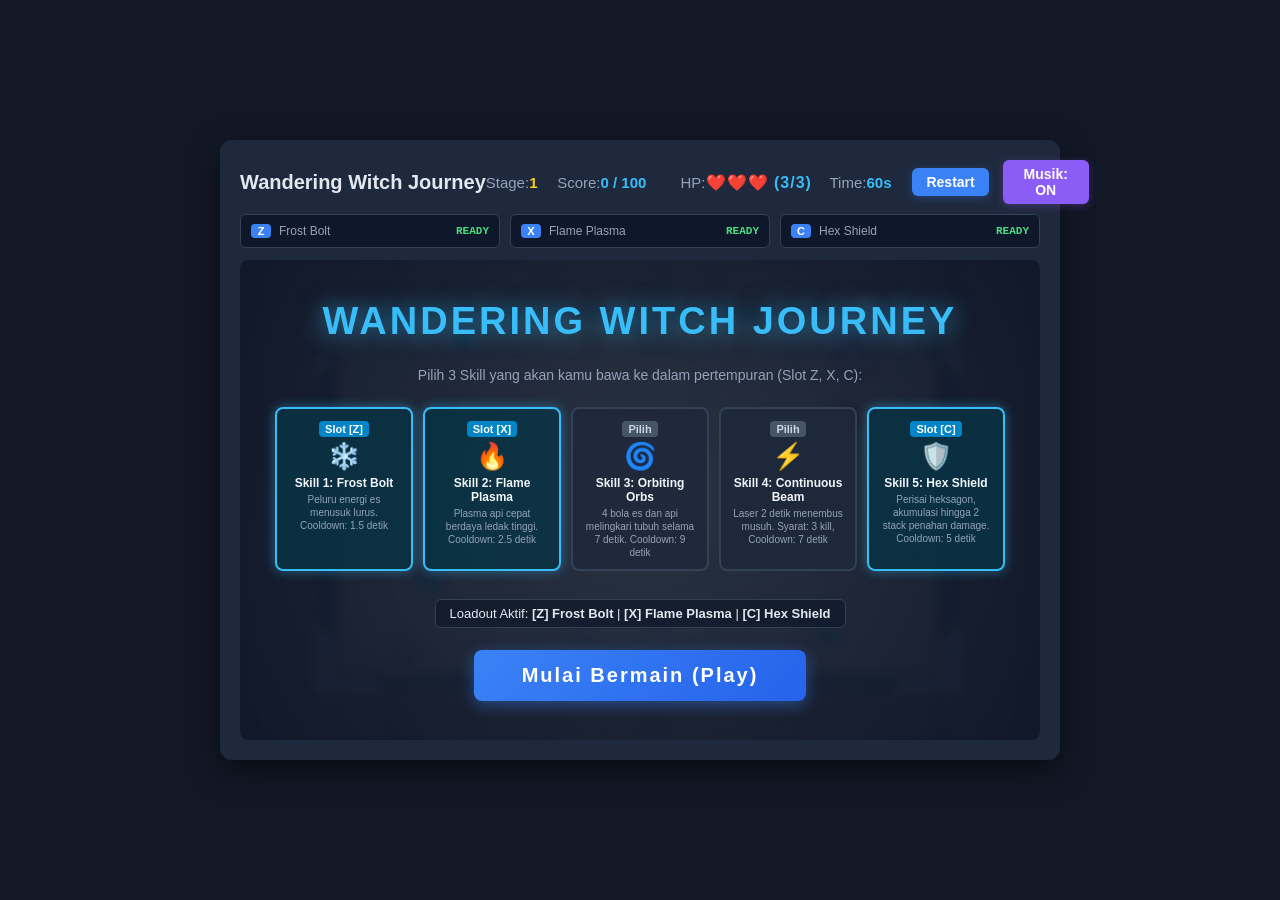
==== commit 43be7322: "feat(audio): implement background music Loop: Lonely Witch with mute toggle" ====
--- a/index.html
+++ b/index.html
@@ -39,6 +39,7 @@
                         <strong id="timer-display">60s</strong>
                     </div>
                     <button id="header-restart-btn" class="header-btn">Restart</button>
+                    <button id="bgm-toggle-btn" class="header-btn bgm-btn" title="Toggle Musik BGM">Musik: ON</button>
                 </div>
             </div>
 
@@ -158,6 +159,7 @@
     </div>
 
     <!-- Sound Effects Audio Elements -->
+    <audio id="bgm-audio" src="BGM_LonelyWitch.mp3" loop preload="auto"></audio>
     <audio id="sfx-skill-cast" src="SkillCasting.mp3" preload="auto"></audio>
     <audio id="sfx-hit" src="Hit.mp3" preload="auto"></audio>
     <audio id="sfx-win" src="win.mp3" preload="auto"></audio>
--- a/style.css
+++ b/style.css
@@ -119,6 +119,27 @@
     transform: translateY(0);
 }
 
+.bgm-btn {
+    background-color: #8b5cf6;
+    box-shadow: 0 2px 8px rgba(139, 92, 246, 0.3);
+    min-width: 86px;
+    text-align: center;
+}
+
+.bgm-btn:hover {
+    background-color: #7c3aed;
+}
+
+.bgm-btn.muted {
+    background-color: #475569;
+    box-shadow: 0 2px 8px rgba(71, 85, 105, 0.3);
+    color: #cbd5e1;
+}
+
+.bgm-btn.muted:hover {
+    background-color: #334155;
+}
+
 /* HP Display */
 .hp-display {
     color: #f43f5e;
